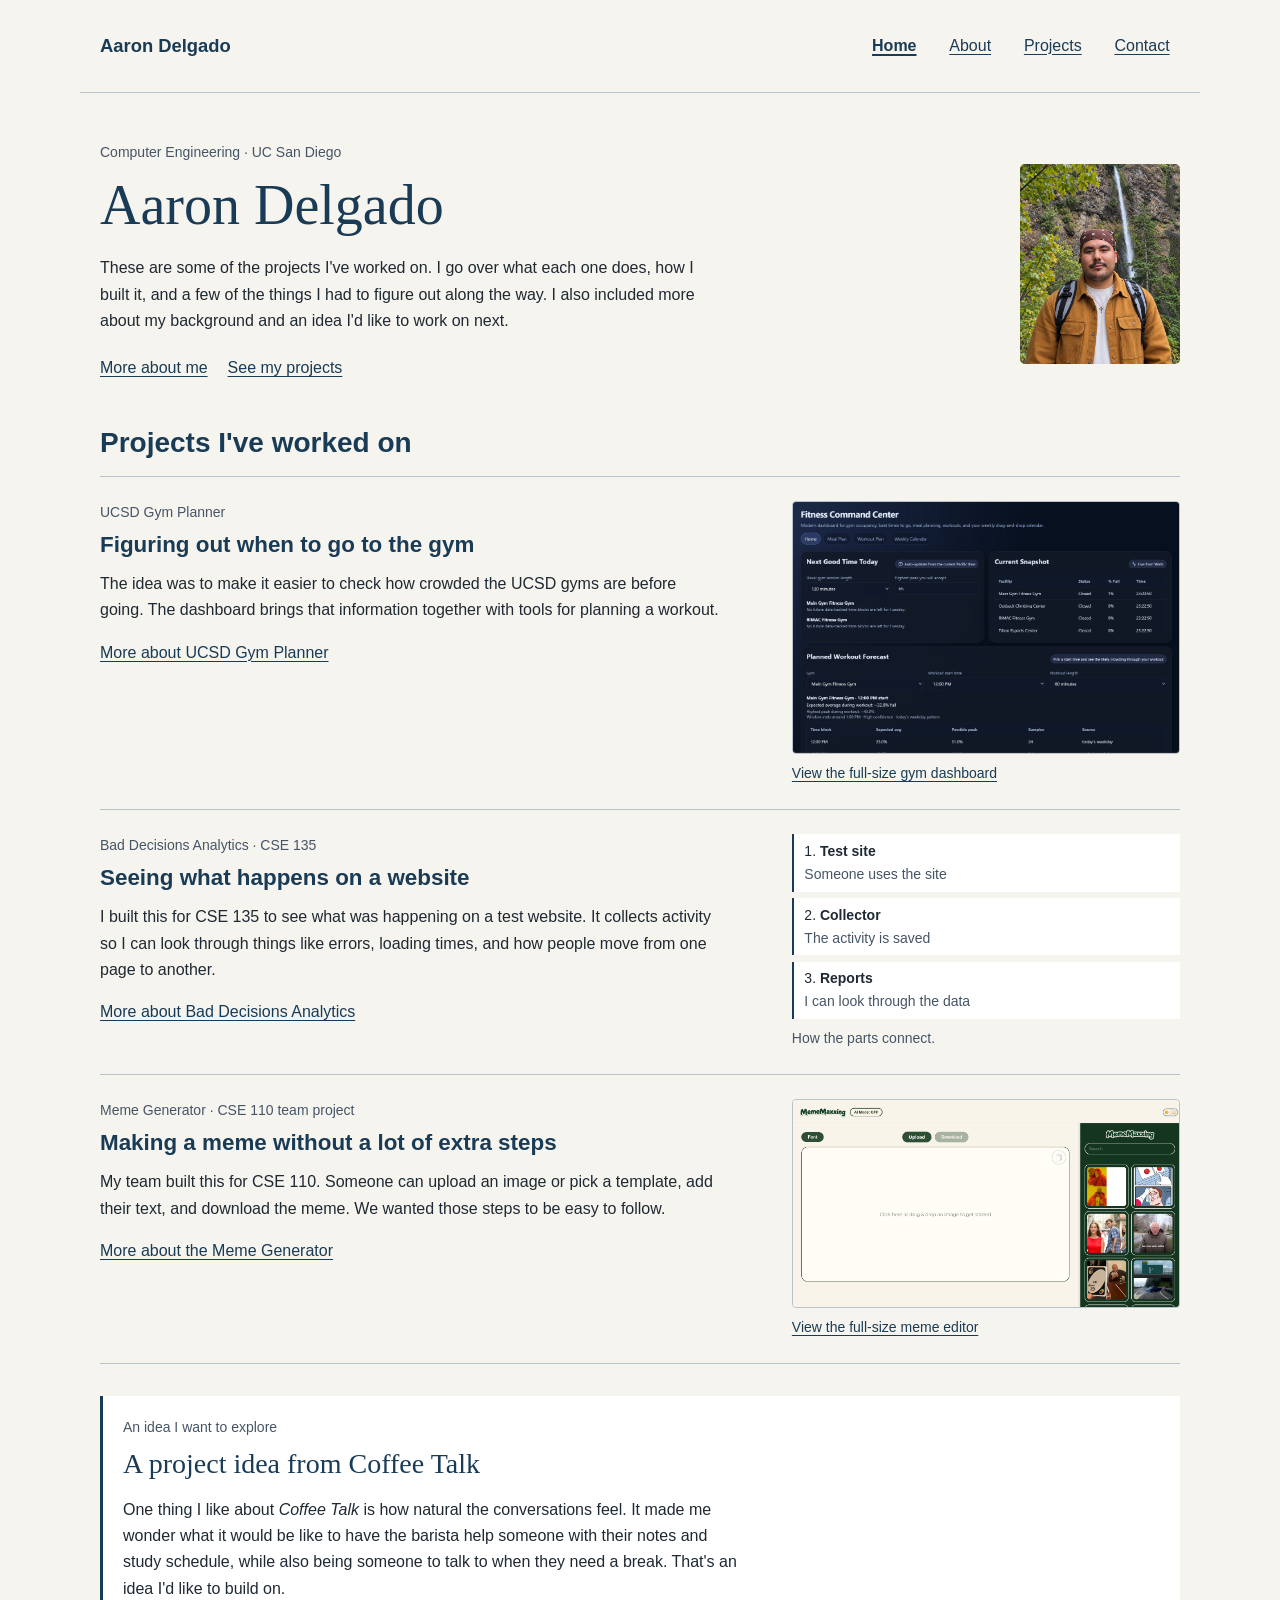
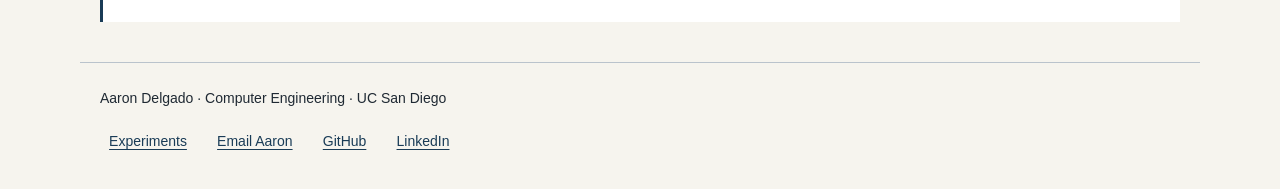
==== index.html @ 728ab40b "reuploading from hw3" ====
<!DOCTYPE html>
<html lang="en">
<head>
    <meta charset="UTF-8">
    <meta name="viewport" content="width=device-width, initial-scale=1.0">
    <meta name="description" content="Aaron Delgado, a Computer Engineering student at UC San Diego. Explore selected projects, technical experience, and contact information.">
    <title>Home | Aaron Delgado</title>
    <link rel="icon" href="assets/icon.svg" type="image/svg+xml">
    <link rel="stylesheet" href="styles.css">
</head>
<body class="page-index">
    <a class="skip-link" href="#main-content">Skip to main content</a>

    <header>
        <p><a href="index.html">Aaron Delgado</a></p>

        <nav aria-label="Main navigation">
            <ul>
                <li><a href="index.html" aria-current="page">Home</a></li>
                <li><a href="about.html">About</a></li>
                <li><a href="projects.html">Projects</a></li>
                <li><a href="contact.html">Contact</a></li>
            </ul>
        </nav>
    </header>

    <main id = "main-content" tabindex="-1">
        <section id = "portfolio-introduction">
            <header>
                <p class="eyebrow">Computer Engineering · UC San Diego</p>
                <h1 id = "index-title">Aaron Delgado</h1>

                <p>
                    These are some of the projects I've worked on. I go over what each one does, how I built it,
                    and a few of the things I had to figure out along the way. I also included more about my
                    background and an idea I'd like to work on next.
                </p>

                <p class="introduction-links">
                    <a href="about.html">More about me</a>
                    <a href="projects.html">See my projects</a>
                </p>
            </header>

            <picture>
                <source srcset="assets/portrait.webp" type="image/webp">
                <img
                    src="assets/portrait.png"
                    alt="Aaron Delgado at a waterfall"
                    width="480"
                    height="600">
            </picture>
        </section>

        <section id = "featured-projects">
            <h2>Projects I've worked on</h2>

            <article class="project-entry">
                <header>
                    <p class="eyebrow">UCSD Gym Planner</p>
                    <h3>Figuring out when to go to the gym</h3>

                    <p>
                        The idea was to make it easier to check how crowded the UCSD gyms are before going.
                        The dashboard brings that information together with tools for planning a workout.
                    </p>

                    <p>
                        <a href="projects.html#gym-planner">More about UCSD Gym Planner</a>
                    </p>
                </header>

                <figure>
                    <img
                        src="assets/fitness-dashboard.png"
                        alt="Gym dashboard with occupancy information and workout planning controls"
                        width="2236"
                        height="1454"
                        loading="lazy">
                    <figcaption>
                        <a href="assets/fitness-dashboard.png">View the full-size gym dashboard</a>
                    </figcaption>
                </figure>
            </article>

            <article class="project-entry">
                <header>
                    <p class="eyebrow">Bad Decisions Analytics · CSE 135</p>
                    <h3>Seeing what happens on a website</h3>

                    <p>
                        I built this for CSE 135 to see what was happening on a test website. It collects
                        activity so I can look through things like errors, loading times, and how people
                        move from one page to another.
                    </p>

                    <p>
                        <a href="projects.html#analytics">More about Bad Decisions Analytics</a>
                    </p>
                </header>

                <figure>
                    <ol class="system-flow">
                        <li>
                            <b>Test site</b>
                            <span>Someone uses the site</span>
                        </li>
                        <li>
                            <b>Collector</b>
                            <span>The activity is saved</span>
                        </li>
                        <li>
                            <b>Reports</b>
                            <span>I can look through the data</span>
                        </li>
                    </ol>
                    <figcaption>How the parts connect.</figcaption>
                </figure>
            </article>

            <article class="project-entry">
                <header>
                    <p class="eyebrow">Meme Generator · CSE 110 team project</p>
                    <h3>Making a meme without a lot of extra steps</h3>

                    <p>
                        My team built this for CSE 110. Someone can upload an image or pick a template,
                        add their text, and download the meme. We wanted those steps to be easy to follow.
                    </p>

                    <p>
                        <a href="projects.html#meme-generator">More about the Meme Generator</a>
                    </p>
                </header>

                <figure>
                    <img
                        src="assets/meme-generator.png"
                        alt="Meme editor with its image workspace and template selection"
                        width="2844"
                        height="1522"
                        loading="lazy">
                    <figcaption>
                        <a href="assets/meme-generator.png">View the full-size meme editor</a>
                    </figcaption>
                </figure>
            </article>
        </section>

        <aside id = "project-notebook">
            <p class="eyebrow">An idea I want to explore</p>
            <h2>A project idea from Coffee Talk</h2>

            <p>
                One thing I like about <cite>Coffee Talk</cite> is how natural the conversations feel. It made me
                wonder what it would be like to have the barista help someone with their notes and study
                schedule, while also being someone to talk to when they need a break. That's an idea I'd like
                to build on.
            </p>
        </aside>
    </main>

    <footer>
        <p>
            Aaron Delgado · Computer Engineering · UC San Diego
        </p>

        <nav aria-label="Additional links">
            <ul>
                <li><a href="experiments.html">Experiments</a></li>
                <li><a href="mailto:aad010@ucsd.edu">Email Aaron</a></li>
                <li><a href="https://github.com/aarond67">GitHub</a></li>
                <li><a href="https://www.linkedin.com/in/aaron-delgado-aad/">LinkedIn</a></li>
            </ul>
        </nav>
    </footer>
</body>
</html>
---- styles.css ----
:root {
    --page-background: #f6f4ee;
    --surface: #ffffff;
    --text-color: #1f2933;
    --accent-color: #193b56;
    --secondary-color: #465566;
    --border-color: #bac3cc;
    --font-stack: Arial, Helvetica, sans-serif;
    --heading-font: Georgia, "Times New Roman", serif;
    --spacing: 1.25rem;
    --content-width: 70rem;
}

* {
    box-sizing: border-box;
}

body {
    margin: 0;
    background-color: var(--page-background);
    color: var(--text-color);
    font-family: var(--font-stack);
    font-size: 1rem;
    line-height: 1.65;
}

body > header,
main,
body > footer {
    width: 100%;
    max-width: var(--content-width);
    margin-inline: auto;
    padding: var(--spacing);
}

body > header {
    display: flex;
    align-items: center;
    justify-content: space-between;
    flex-wrap: wrap;
    gap: 0.75rem 2rem;
    border-bottom: 1px solid var(--border-color);
}

body > header > p {
    margin: 0;
    font-size: 1.15rem;
    font-weight: bold;
}

body > header > p > a {
    text-decoration: none;
}

main {
    padding-block: 2rem;
}

h1,
h2,
h3 {
    color: var(--accent-color);
    line-height: 1.2;
    overflow-wrap: break-word;
}

h1 {
    margin-block: 0 1rem;
    font-family: var(--heading-font);
    font-size: 3rem;
    font-weight: normal;
}

h2 {
    margin-block: 0 1rem;
    font-size: 1.75rem;
}

h3 {
    margin-block: 1.5rem 0.75rem;
    font-size: 1.25rem;
}

p {
    max-width: 70ch;
    margin-block: 0 1rem;
}

li {
    margin-block: 0.35rem;
}

a {
    color: var(--accent-color);
    text-underline-offset: 0.2em;
    overflow-wrap: anywhere;
}

a:hover {
    text-decoration-thickness: 0.15em;
}

a:focus,
button:focus,
input:focus,
textarea:focus,
select:focus,
summary:focus {
    outline: 3px solid var(--accent-color);
    outline-offset: 4px;
}

.skip-link {
    position: absolute;
    inset-inline-start: 1rem;
    top: 0.5rem;
    z-index: 10;
    transform: translateY(-200%);
    max-width: calc(100% - 2rem);
    padding: 0.5em 0.75em;
    border: 2px solid var(--accent-color);
    background-color: var(--surface);
}

.skip-link:focus {
    transform: translateY(0);
}

/* Child combinator: lists directly inside the navigation containers. */
nav > ul,
project-nav > ul {
    display: flex;
    flex-wrap: wrap;
    gap: 0.25rem 0.75rem;
    margin: 0;
    padding: 0;
    list-style: none;
}

/* Descendant combinator: links within the navigation containers. */
nav a,
project-nav a {
    display: inline-block;
    padding: 0.45em 0.65em;
    border-radius: 0.2rem;
}

nav a:hover,
nav a:focus,
project-nav a:hover,
project-nav a:focus {
    background-color: #e2e8ed;
    color: var(--accent-color);
    text-decoration-thickness: 0.15em;
}

/* Attribute selector: the navigation link for the current page. */
a[aria-current="page"] {
    font-weight: bold;
    text-decoration-thickness: 0.15em;
}

project-nav {
    display: block;
    margin-block: 1.5rem;
    padding-block: 0.75rem;
    border-block: 1px solid var(--border-color);
}

.eyebrow,
figcaption {
    color: var(--secondary-color);
    font-size: 0.875rem;
}

.eyebrow {
    margin-bottom: 0.5rem;
}

#portfolio-introduction {
    display: grid;
    grid-template-columns: minmax(0, 1fr) 10rem;
    gap: 2rem;
    align-items: center;
    padding-block: 1rem 2.5rem;
}

#portfolio-introduction h1 {
    font-size: 3.5rem;
}

#portfolio-introduction > picture > img {
    display: block;
    width: 100%;
    border-radius: 0.3rem;
}

.introduction-links {
    display: flex;
    flex-wrap: wrap;
    gap: 0.5rem 1.25rem;
    margin-bottom: 0;
}

.introduction-links a {
    display: inline-block;
    padding-block: 0.3em;
}

#featured-projects > h2 {
    margin: 0;
    padding-bottom: 1rem;
    border-bottom: 1px solid var(--border-color);
}

.project-entry {
    display: grid;
    grid-template-columns: minmax(0, 1.7fr) minmax(0, 1fr);
    align-items: start;
    gap: 2rem;
    padding-block: 1.5rem;
    border-bottom: 1px solid var(--border-color);
}

.project-entry > header,
.project-entry > figure {
    min-width: 0;
}

.project-entry h3 {
    margin-top: 0;
    font-size: 1.4rem;
}

.project-entry header > p:last-child {
    margin-bottom: 0;
}

.project-entry figure {
    margin: 0;
}

.project-entry figure img {
    display: block;
    width: 100%;
    border: 1px solid var(--border-color);
    border-radius: 0.25rem;
}

figcaption {
    margin-top: 0.5rem;
}

.system-flow {
    display: grid;
    gap: 0.4rem;
    margin: 0;
    padding: 0;
    list-style-position: inside;
}

.system-flow > li {
    margin: 0;
    padding: 0.4em 0.75em;
    border-left: 2px solid var(--accent-color);
    background-color: var(--surface);
    font-size: 0.875rem;
}

.system-flow span {
    display: block;
    color: var(--secondary-color);
}

#project-notebook {
    margin-top: 2rem;
    padding: var(--spacing);
    border-left: 3px solid var(--accent-color);
    background-color: var(--surface);
}

#project-notebook h2 {
    font-family: var(--heading-font);
    font-weight: normal;
}

#project-notebook > p:last-child {
    margin-bottom: 0;
}

.page-heading {
    margin-bottom: 1.75rem;
}

.page-heading > p:last-child {
    margin-bottom: 0;
}

.about-row {
    display: grid;
    grid-template-columns: 12rem repeat(2, minmax(0, 1fr));
    gap: 0.75rem 2rem;
    align-items: start;
    padding-block: 1.5rem;
    border-top: 1px solid var(--border-color);
}

.about-row > * {
    min-width: 0;
    margin-block: 0;
}

.about-row > h2 {
    grid-column: 1;
    grid-row: 1 / span 2;
    font-family: var(--heading-font);
    font-size: 1.6rem;
    font-weight: normal;
}

.about-row > p,
.about-row > ol {
    grid-column: 2 / -1;
}

.about-row > section h3 {
    margin-block: 0 0.5rem;
    font-size: 1.1rem;
}

.about-row ul,
.about-row ol {
    margin-block: 0;
    padding-inline-start: 1.25rem;
}

.about-row li:first-child {
    margin-top: 0;
}

.about-row li:last-child {
    margin-bottom: 0;
}

.project-case {
    display: grid;
    grid-template-columns: minmax(0, 1.1fr) minmax(0, 1fr);
    gap: 1rem 2rem;
    align-items: start;
    padding-block: 1.75rem;
    border-top: 1px solid var(--border-color);
    scroll-margin-top: 1rem;
}

project-nav + .project-case {
    border-top: 0;
    padding-top: 0.25rem;
}

.project-case > header,
.project-case > figure {
    min-width: 0;
}

.project-case h2 {
    margin-bottom: 0.75rem;
    font-family: var(--heading-font);
    font-size: 2rem;
    font-weight: normal;
}

.project-tools {
    color: var(--secondary-color);
    font-size: 0.875rem;
}

.project-links {
    display: flex;
    flex-wrap: wrap;
    gap: 0.25rem 1rem;
    margin: 0;
    padding: 0;
    list-style: none;
}

.project-links li {
    margin: 0;
}

.project-links a {
    display: inline-block;
    padding-block: 0.3em;
}

.project-case > figure {
    margin: 0;
}

.project-case figure img {
    display: block;
    width: 100%;
    border: 1px solid var(--border-color);
    border-radius: 0.25rem;
}

.project-case > .analytics-flow {
    padding: 1rem;
    border: 1px solid var(--border-color);
}

.analytics-flow .system-flow > li {
    padding: 0.65em 0.75em;
}

.project-case > .case-details {
    grid-column: 1 / -1;
    max-width: none;
    min-width: 0;
    margin: 0;
    padding-top: 0.5rem;
    border-top: 1px solid var(--border-color);
}

.case-details > p,
.case-details > ul {
    max-width: 70ch;
}

.page-contact main {
    display: grid;
    grid-template-columns: minmax(0, 0.9fr) minmax(0, 1.1fr);
    gap: 0 3rem;
    align-items: start;
}

.page-contact .page-heading {
    grid-column: 1 / -1;
}

.page-contact main > section {
    min-width: 0;
    padding-top: 1.25rem;
    border-top: 1px solid var(--border-color);
}

.page-contact main > section > h2 {
    font-family: var(--heading-font);
    font-size: 1.6rem;
    font-weight: normal;
}

.contact-links {
    margin: 1.5rem 0 0;
    padding: 0;
    list-style: none;
}

.contact-links > li {
    display: grid;
    grid-template-columns: 5rem minmax(0, 1fr);
    gap: 0.75rem;
    margin: 0;
    padding-block: 0.75rem;
    border-top: 1px solid var(--border-color);
}

.contact-links span {
    color: var(--secondary-color);
}

#contact-message-form fieldset {
    padding: 1rem;
}

#contact-message-form input,
#contact-message-form textarea {
    max-width: none;
}

.page-experiments main > section {
    margin-top: 2rem;
    padding-bottom: 1.5rem;
    border-bottom: 1px solid var(--border-color);
}

img,
video,
svg,
canvas {
    max-width: 100%;
    height: auto;
}

picture {
    display: block;
}

audio,
progress {
    max-width: 100%;
}

iframe {
    display: block;
    width: 100%;
    height: 24rem;
    border: 1px solid var(--border-color);
}

canvas {
    background-color: var(--surface);
}

details {
    max-width: 70ch;
    margin-block: 1rem;
}

summary {
    padding-block: 0.35em;
    color: var(--accent-color);
    text-decoration: underline;
    text-underline-offset: 0.2em;
    cursor: pointer;
}

details > p {
    margin-top: 0.75rem;
}

address {
    font-style: normal;
}

button,
input,
textarea,
select {
    max-width: 100%;
    font: inherit;
}

fieldset {
    min-width: 0;
    margin: 0;
    padding: var(--spacing);
    border: 1px solid var(--border-color);
}

legend {
    padding-inline: 0.5em;
}

label {
    display: block;
    margin-bottom: 0.35rem;
}

input[type="text"],
input[type="email"],
textarea,
select {
    width: 100%;
    max-width: 36rem;
    padding: 0.5em;
    border: 1px solid var(--border-color);
    border-radius: 0.2rem;
    background-color: var(--surface);
    color: var(--text-color);
}

textarea {
    resize: vertical;
}

button {
    padding: 0.6em 1em;
    border: 1px solid var(--accent-color);
    border-radius: 0.2rem;
    background-color: var(--surface);
    color: var(--accent-color);
}

input:disabled,
textarea:disabled,
button:disabled {
    opacity: 1;
    background-color: var(--surface);
    color: var(--secondary-color);
}

dialog {
    position: static;
    width: fit-content;
    max-width: 100%;
    margin: 2rem 0 0;
    padding: var(--spacing);
    border: 1px solid var(--border-color);
    background-color: var(--surface);
    color: var(--text-color);
}

body > footer {
    margin-top: 0.5rem;
    padding-block: 1.5rem;
    border-top: 1px solid var(--border-color);
    font-size: 0.875rem;
}

body > footer > p {
    margin-bottom: 0.5rem;
}

@media (max-width: 44rem) {
    .about-row,
    .project-case,
    .page-contact main {
        grid-template-columns: minmax(0, 1fr);
    }

    .about-row > h2,
    .about-row > p,
    .about-row > ol {
        grid-column: auto;
        grid-row: auto;
    }

    .about-row > section + section {
        margin-top: 0.5rem;
    }

    .project-case h2 {
        font-size: 1.75rem;
    }

    #contact-message-form {
        margin-top: 1.75rem;
    }

    body > header {
        align-items: flex-start;
        flex-direction: column;
    }

    #portfolio-introduction {
        grid-template-columns: 1fr;
        gap: 1rem;
    }

    #portfolio-introduction h1 {
        font-size: 2.5rem;
    }

    #portfolio-introduction > picture {
        max-width: 8rem;
    }

    .project-entry {
        grid-template-columns: 1fr;
        gap: 1rem;
    }

    .project-entry figure {
        max-width: 24rem;
    }

    h1 {
        font-size: 2.5rem;
    }

    h2 {
        font-size: 1.5rem;
    }

    project-nav > ul {
        flex-direction: column;
    }
}
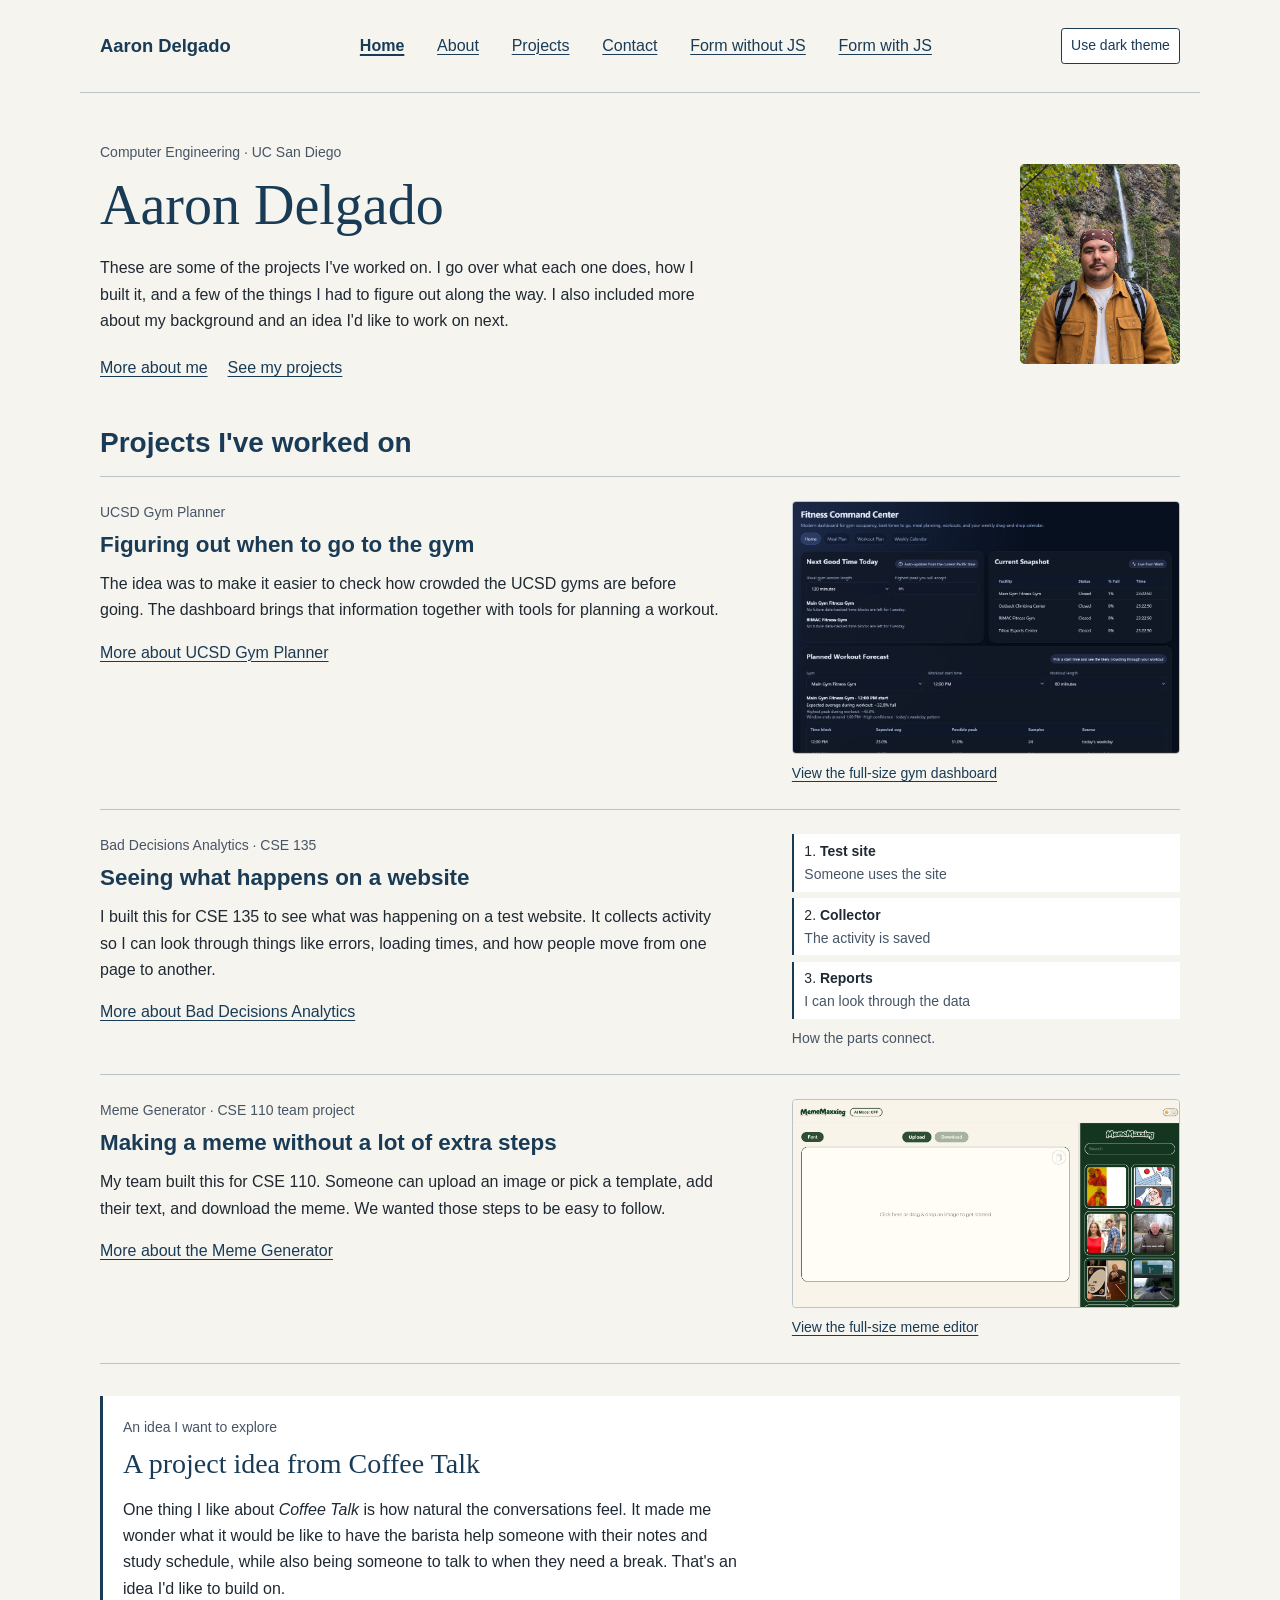
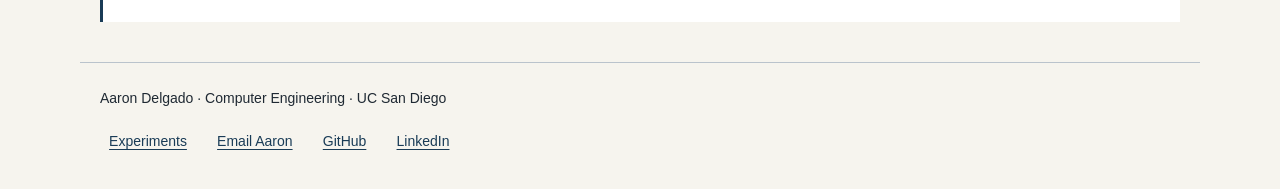
==== commit 2bbb40b8: "First thoughts" ====
--- a/index.html
+++ b/index.html
@@ -7,6 +7,7 @@
     <title>Home | Aaron Delgado</title>
     <link rel="icon" href="assets/icon.svg" type="image/svg+xml">
     <link rel="stylesheet" href="styles.css">
+    <script src="theme.js" defer></script>
 </head>
 <body class="page-index">
     <a class="skip-link" href="#main-content">Skip to main content</a>
@@ -20,8 +21,11 @@
                 <li><a href="about.html">About</a></li>
                 <li><a href="projects.html">Projects</a></li>
                 <li><a href="contact.html">Contact</a></li>
+                <li><a href="form-no-js.html">Form without JS</a></li>
+                <li><a href="form-with-js.html">Form with JS</a></li>
             </ul>
         </nav>
+        <button id = "theme-toggle" type="button" hidden>Use dark theme</button>
     </header>
 
     <main id = "main-content" tabindex="-1">
@@ -47,8 +51,8 @@
                 <img
                     src="assets/portrait.png"
                     alt="Aaron Delgado at a waterfall"
-                    width="480"
-                    height="600">
+                    width="1122"
+                    height="1402">
             </picture>
         </section>
 
--- a/styles.css
+++ b/styles.css
@@ -1,10 +1,17 @@
 :root {
+    color-scheme: light;
     --page-background: #f6f4ee;
     --surface: #ffffff;
     --text-color: #1f2933;
     --accent-color: #193b56;
     --secondary-color: #465566;
     --border-color: #bac3cc;
+    --hover-background: #e2e8ed;
+    --control-border: #697585;
+    --error-color: #a51f32;
+    --success-color: #246b39;
+    --warning-color: #624200;
+    --warning-background: #fff0c2;
     --font-stack: Arial, Helvetica, sans-serif;
     --heading-font: Georgia, "Times New Roman", serif;
     --spacing: 1.25rem;
@@ -126,7 +133,6 @@
     transform: translateY(0);
 }
 
-/* Child combinator: lists directly inside the navigation containers. */
 nav > ul,
 project-nav > ul {
     display: flex;
@@ -137,7 +143,6 @@
     list-style: none;
 }
 
-/* Descendant combinator: links within the navigation containers. */
 nav a,
 project-nav a {
     display: inline-block;
@@ -149,12 +154,11 @@
 nav a:focus,
 project-nav a:hover,
 project-nav a:focus {
-    background-color: #e2e8ed;
+    background-color: var(--hover-background);
     color: var(--accent-color);
     text-decoration-thickness: 0.15em;
 }
 
-/* Attribute selector: the navigation link for the current page. */
 a[aria-current="page"] {
     font-weight: bold;
     text-decoration-thickness: 0.15em;
@@ -468,15 +472,6 @@
     color: var(--secondary-color);
 }
 
-#contact-message-form fieldset {
-    padding: 1rem;
-}
-
-#contact-message-form input,
-#contact-message-form textarea {
-    max-width: none;
-}
-
 .page-experiments main > section {
     margin-top: 2rem;
     padding-bottom: 1.5rem;
@@ -508,7 +503,7 @@
 }
 
 canvas {
-    background-color: var(--surface);
+    background-color: #ffffff;
 }
 
 details {
@@ -675,4 +670,133 @@
     project-nav > ul {
         flex-direction: column;
     }
+}
+
+:root[data-theme="dark"] {
+    color-scheme: dark;
+    --page-background: #151e27;
+    --surface: #202d3a;
+    --text-color: #f1f3f5;
+    --accent-color: #a9d6f5;
+    --secondary-color: #bdc9d4;
+    --border-color: #536779;
+    --hover-background: #2c4052;
+    --control-border: #879baa;
+    --error-color: #ffb0b8;
+    --success-color: #9cdeb0;
+    --warning-color: #ffe2a0;
+    --warning-background: #45381e;
+}
+
+[hidden] {
+    display: none !important;
+}
+
+button {
+    cursor: pointer;
+}
+
+button:hover {
+    background-color: var(--hover-background);
+}
+
+#theme-toggle {
+    padding: 0.4em 0.65em;
+    font-size: 0.875rem;
+}
+
+.page-form main {
+    max-width: 48rem;
+}
+
+#contact-form fieldset {
+    display: grid;
+    gap: 1.25rem;
+}
+
+.form-field {
+    display: grid;
+    gap: 0.4rem;
+    max-width: none;
+    margin: 0;
+}
+
+.form-field label {
+    margin: 0;
+    font-weight: bold;
+}
+
+.form-field small {
+    color: var(--secondary-color);
+}
+
+#contact-form :is(input, textarea):required {
+    max-width: none;
+    border: 2px solid var(--control-border);
+}
+
+#contact-form :is(input, textarea):user-invalid,
+#contact-form [aria-invalid="true"] {
+    border-color: var(--error-color);
+    border-style: dashed;
+}
+
+#contact-form :is(input, textarea):user-valid {
+    border-color: var(--success-color);
+}
+
+#contact-form button {
+    justify-self: start;
+}
+
+#form-feedback h2,
+#form-information h2 {
+    margin: 0 0 0.5rem;
+    font-size: 1.1rem;
+}
+
+#form-feedback p {
+    margin: 0 0 0.5rem;
+    color: var(--error-color);
+}
+
+#form-information {
+    padding: 0.75rem 1rem;
+    border-left: 3px solid var(--border-color);
+    background-color: var(--surface);
+}
+
+#form-information.near-limit {
+    border-color: var(--warning-color);
+    background-color: var(--warning-background);
+    color: var(--warning-color);
+}
+
+#form-information.near-limit h2 {
+    color: inherit;
+}
+
+#character-count {
+    font-variant-numeric: tabular-nums;
+}
+
+#length-warning {
+    min-height: 3.3em;
+    margin: 0.25rem 0 0;
+}
+
+@view-transition {
+    navigation: auto;
+}
+
+::view-transition-old(root),
+::view-transition-new(root) {
+    animation-duration: 160ms;
+}
+
+@media (prefers-reduced-motion: reduce) {
+    ::view-transition-old(root),
+    ::view-transition-new(root) {
+        animation: none;
+    }
 }
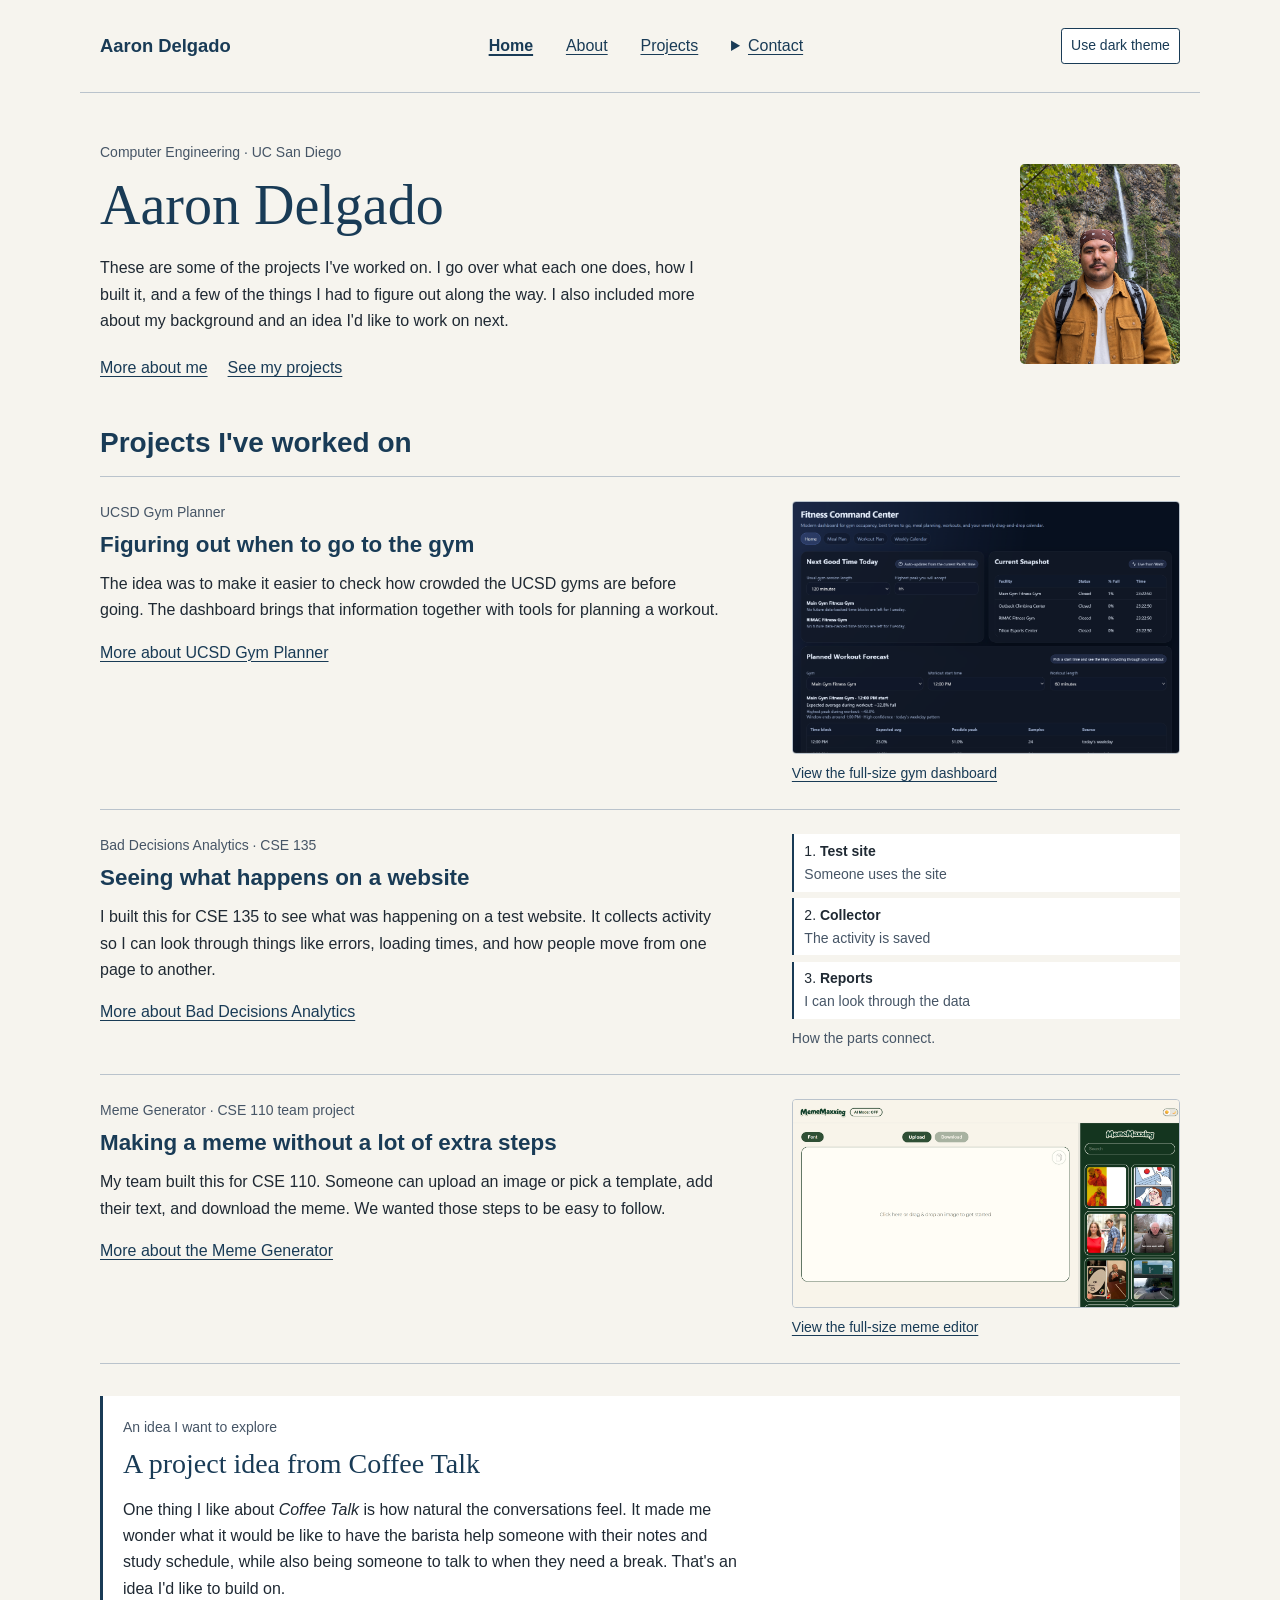
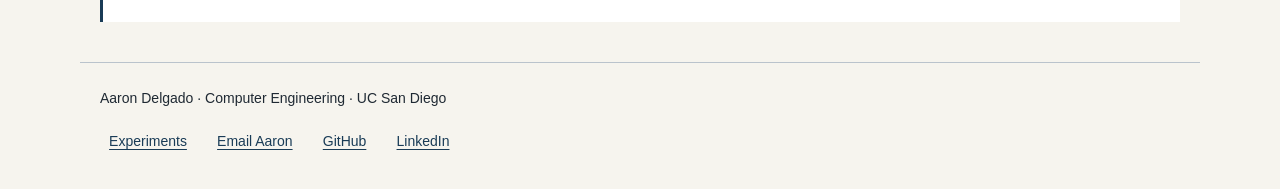
==== commit 5985167e: "fixing up things" ====
--- a/index.html
+++ b/index.html
@@ -20,9 +20,16 @@
                 <li><a href="index.html" aria-current="page">Home</a></li>
                 <li><a href="about.html">About</a></li>
                 <li><a href="projects.html">Projects</a></li>
-                <li><a href="contact.html">Contact</a></li>
-                <li><a href="form-no-js.html">Form without JS</a></li>
-                <li><a href="form-with-js.html">Form with JS</a></li>
+                <li>
+                    <details class="contact-menu">
+                        <summary>Contact</summary>
+                        <ul>
+                            <li><a href="contact.html">Contact information</a></li>
+                            <li><a href="form-no-js.html">Form without JS</a></li>
+                            <li><a href="form-with-js.html">Form with JS</a></li>
+                        </ul>
+                    </details>
+                </li>
             </ul>
         </nav>
         <button id = "theme-toggle" type="button" hidden>Use dark theme</button>
--- a/styles.css
+++ b/styles.css
@@ -144,7 +144,8 @@
 }
 
 nav a,
-project-nav a {
+project-nav a,
+.contact-menu > summary {
     display: inline-block;
     padding: 0.45em 0.65em;
     border-radius: 0.2rem;
@@ -153,7 +154,9 @@
 nav a:hover,
 nav a:focus,
 project-nav a:hover,
-project-nav a:focus {
+project-nav a:focus,
+.contact-menu > summary:hover,
+.contact-menu > summary:focus {
     background-color: var(--hover-background);
     color: var(--accent-color);
     text-decoration-thickness: 0.15em;
@@ -162,6 +165,53 @@
 a[aria-current="page"] {
     font-weight: bold;
     text-decoration-thickness: 0.15em;
+}
+
+.contact-menu {
+    position: relative;
+    margin: 0;
+}
+
+.contact-menu > summary {
+    display: list-item;
+}
+
+.contact-menu > ul {
+    position: absolute;
+    inset-inline-end: 0;
+    top: 100%;
+    z-index: 2;
+    width: 14rem;
+    max-width: calc(100vw - 2.5rem);
+    margin: 0;
+    padding: 0.4rem;
+    border: 1px solid var(--border-color);
+    border-radius: 0.2rem;
+    background-color: var(--surface);
+    list-style: none;
+}
+
+.contact-menu li {
+    margin: 0;
+}
+
+.contact-menu a {
+    display: block;
+}
+
+.form-switch {
+    margin-top: 1rem;
+}
+
+.form-switch a {
+    border: 1px solid var(--accent-color);
+}
+
+.form-switch a[aria-current="page"],
+.form-switch a[aria-current="true"] {
+    background-color: var(--accent-color);
+    color: var(--page-background);
+    font-weight: bold;
 }
 
 project-nav {
@@ -470,6 +520,31 @@
 
 .contact-links span {
     color: var(--secondary-color);
+}
+
+#contact-form-preview {
+    height: 46rem;
+    margin-top: 0.75rem;
+    border: 0;
+}
+
+#embedded-form:target > :is(.skip-link, header, footer),
+#embedded-form:target .page-heading > :not(h1) {
+    display: none;
+}
+
+#embedded-form:target main {
+    max-width: none;
+    padding: 0.5rem;
+}
+
+#embedded-form:target .page-heading {
+    margin-bottom: 0.75rem;
+}
+
+#embedded-form:target h1 {
+    margin: 0;
+    font-size: 1.25rem;
 }
 
 .page-experiments main > section {
@@ -607,6 +682,10 @@
 }
 
 @media (max-width: 44rem) {
+    .contact-menu > ul {
+        position: static;
+    }
+
     .about-row,
     .project-case,
     .page-contact main {
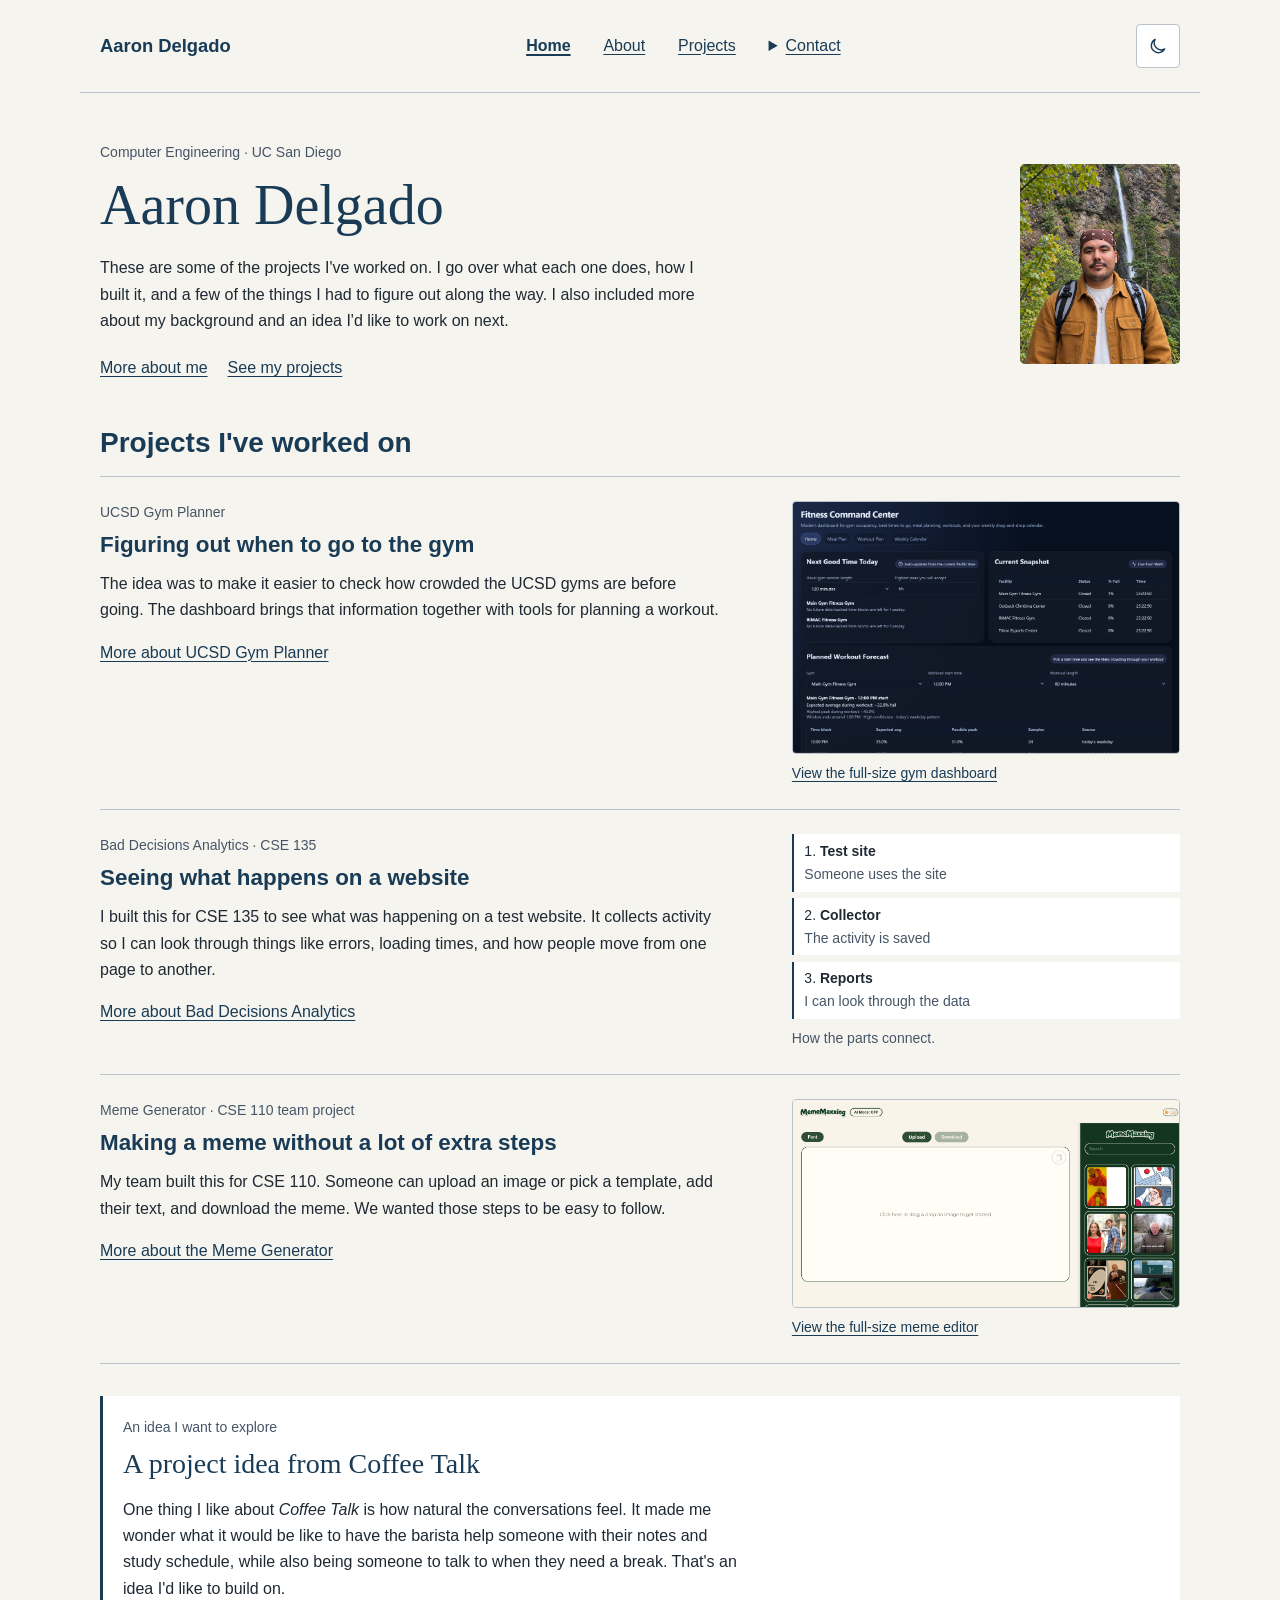
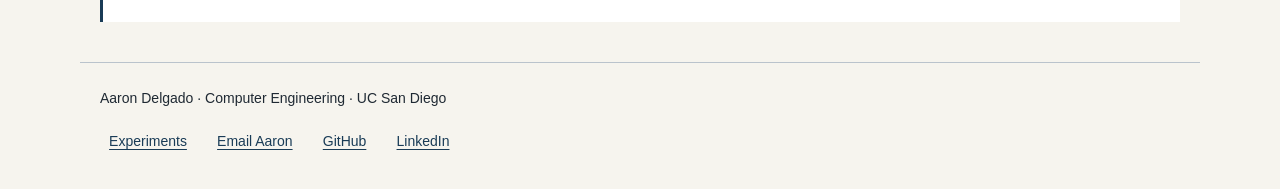
==== commit bc6ee129: "finishing up" ====
--- a/index.html
+++ b/index.html
@@ -7,7 +7,7 @@
     <title>Home | Aaron Delgado</title>
     <link rel="icon" href="assets/icon.svg" type="image/svg+xml">
     <link rel="stylesheet" href="styles.css">
-    <script src="theme.js" defer></script>
+    <script src="theme.js" defer blocking="render"></script>
 </head>
 <body class="page-index">
     <a class="skip-link" href="#main-content">Skip to main content</a>
@@ -15,7 +15,7 @@
     <header>
         <p><a href="index.html">Aaron Delgado</a></p>
 
-        <nav aria-label="Main navigation">
+        <nav class="desktop-nav" aria-label="Main navigation">
             <ul>
                 <li><a href="index.html" aria-current="page">Home</a></li>
                 <li><a href="about.html">About</a></li>
@@ -32,7 +32,35 @@
                 </li>
             </ul>
         </nav>
-        <button id = "theme-toggle" type="button" hidden>Use dark theme</button>
+        <button id = "theme-toggle" type="button" aria-label="Use dark theme" title="Use dark theme" hidden>
+            <svg class="header-icon icon-moon" viewBox="0 0 24 24" aria-hidden="true" focusable="false">
+                <use href="assets/header-icons.svg#moon"></use>
+            </svg>
+            <svg class="header-icon icon-sun" viewBox="0 0 24 24" aria-hidden="true" focusable="false">
+                <use href="assets/header-icons.svg#sun"></use>
+            </svg>
+        </button>
+        <details class="mobile-menu">
+            <summary>
+                <svg class="header-icon icon-menu" viewBox="0 0 24 24" aria-hidden="true" focusable="false">
+                    <use href="assets/header-icons.svg#menu"></use>
+                </svg>
+                <svg class="header-icon icon-close" viewBox="0 0 24 24" aria-hidden="true" focusable="false">
+                    <use href="assets/header-icons.svg#close"></use>
+                </svg>
+                Menu
+            </summary>
+            <nav aria-label="Main navigation">
+                <ul>
+                    <li><a href="index.html" aria-current="page">Home</a></li>
+                    <li><a href="about.html">About</a></li>
+                    <li><a href="projects.html">Projects</a></li>
+                    <li><a href="contact.html">Contact</a></li>
+                    <li><a href="form-no-js.html">Form without JS</a></li>
+                    <li><a href="form-with-js.html">Form with JS</a></li>
+                </ul>
+            </nav>
+        </details>
     </header>
 
     <main id = "main-content" tabindex="-1">
--- a/styles.css
+++ b/styles.css
@@ -199,6 +199,10 @@
     display: block;
 }
 
+.mobile-menu {
+    display: none;
+}
+
 .form-switch {
     margin-top: 1rem;
 }
@@ -682,8 +686,87 @@
 }
 
 @media (max-width: 44rem) {
-    .contact-menu > ul {
-        position: static;
+    body > header {
+        gap: 0.5rem;
+        padding-block: 0.625rem;
+    }
+
+    body > header > p {
+        flex: 1 1 auto;
+        font-size: 1rem;
+    }
+
+    .desktop-nav {
+        display: none;
+    }
+
+    .mobile-menu {
+        position: relative;
+        display: block;
+    }
+
+    .mobile-menu > summary {
+        display: flex;
+        min-height: 2.75rem;
+        align-items: center;
+        gap: 0.35rem;
+        padding-inline: 0.65rem;
+        border: 1px solid var(--border-color);
+        border-radius: 0.25rem;
+        background-color: var(--surface);
+        color: var(--accent-color);
+        font-size: 0.875rem;
+        cursor: pointer;
+        list-style: none;
+    }
+
+    .mobile-menu > summary::-webkit-details-marker {
+        display: none;
+    }
+
+    .mobile-menu[open] > summary,
+    .mobile-menu > summary:hover {
+        background-color: var(--hover-background);
+    }
+
+    .mobile-menu .icon-close,
+    .mobile-menu[open] .icon-menu {
+        display: none;
+    }
+
+    .mobile-menu[open] .icon-close {
+        display: block;
+    }
+
+    .mobile-menu > nav {
+        position: absolute;
+        z-index: 3;
+        top: calc(100% + 0.5rem);
+        inset-inline-end: 0;
+        width: 13rem;
+        max-width: calc(100vw - 2.5rem);
+        padding: 0.35rem;
+        border: 1px solid var(--border-color);
+        border-radius: 0.25rem;
+        background-color: var(--surface);
+    }
+
+    .mobile-menu nav > ul {
+        display: block;
+    }
+
+    .mobile-menu nav li {
+        margin: 0;
+    }
+
+    .mobile-menu nav a {
+        display: flex;
+        min-height: 2.75rem;
+        align-items: center;
+    }
+
+    .mobile-menu a[aria-current="page"] {
+        background-color: var(--hover-background);
     }
 
     .about-row,
@@ -711,11 +794,6 @@
         margin-top: 1.75rem;
     }
 
-    body > header {
-        align-items: flex-start;
-        flex-direction: column;
-    }
-
     #portfolio-introduction {
         grid-template-columns: 1fr;
         gap: 1rem;
@@ -748,6 +826,30 @@
 
     project-nav > ul {
         flex-direction: column;
+    }
+}
+
+@media (prefers-reduced-motion: no-preference) {
+    @supports selector(details::details-content) and (transition-behavior: allow-discrete) {
+        .mobile-menu::details-content,
+        .contact-menu::details-content {
+            transition: content-visibility 200ms allow-discrete;
+        }
+
+        .mobile-menu > nav,
+        .contact-menu > ul {
+            opacity: 0;
+            transform: translateY(-0.375rem);
+            pointer-events: none;
+            transition: opacity 200ms ease, transform 200ms ease;
+        }
+
+        .mobile-menu[open] > nav,
+        .contact-menu[open] > ul {
+            opacity: 1;
+            transform: none;
+            pointer-events: auto;
+        }
     }
 }
 
@@ -780,8 +882,33 @@
 }
 
 #theme-toggle {
-    padding: 0.4em 0.65em;
-    font-size: 0.875rem;
+    display: grid;
+    place-items: center;
+    width: 2.75rem;
+    height: 2.75rem;
+    padding: 0;
+    border-color: var(--border-color);
+    border-radius: 0.25rem;
+}
+
+.header-icon {
+    display: block;
+    width: 1.25rem;
+    height: 1.25rem;
+    fill: none;
+    stroke: currentColor;
+    stroke-width: 1.7;
+    stroke-linecap: round;
+    stroke-linejoin: round;
+}
+
+#theme-toggle .icon-sun,
+:root[data-theme="dark"] #theme-toggle .icon-moon {
+    display: none;
+}
+
+:root[data-theme="dark"] #theme-toggle .icon-sun {
+    display: block;
 }
 
 .page-form main {
@@ -868,14 +995,16 @@
     navigation: auto;
 }
 
+::view-transition-group(root),
 ::view-transition-old(root),
 ::view-transition-new(root) {
-    animation-duration: 160ms;
+    animation-duration: 240ms;
 }
 
 @media (prefers-reduced-motion: reduce) {
+    ::view-transition-group(root),
     ::view-transition-old(root),
     ::view-transition-new(root) {
         animation: none;
     }
-}+}
